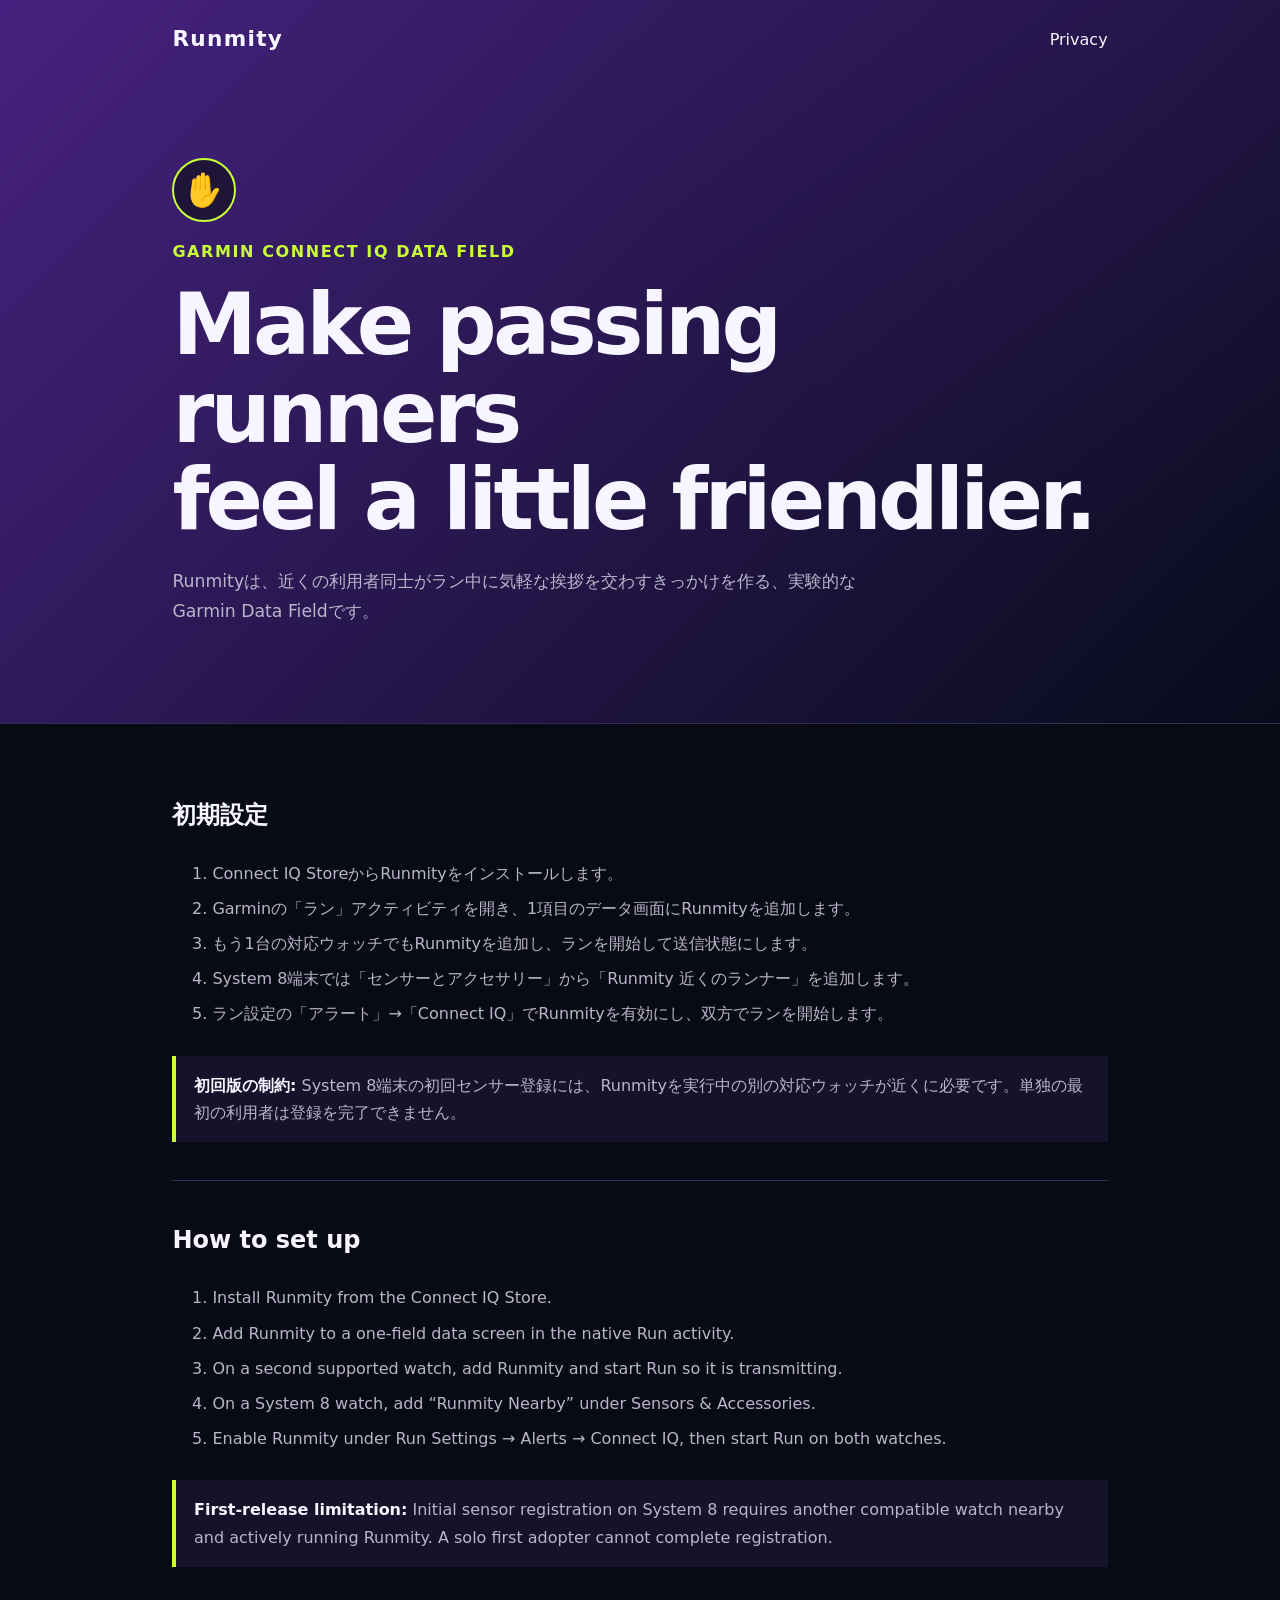
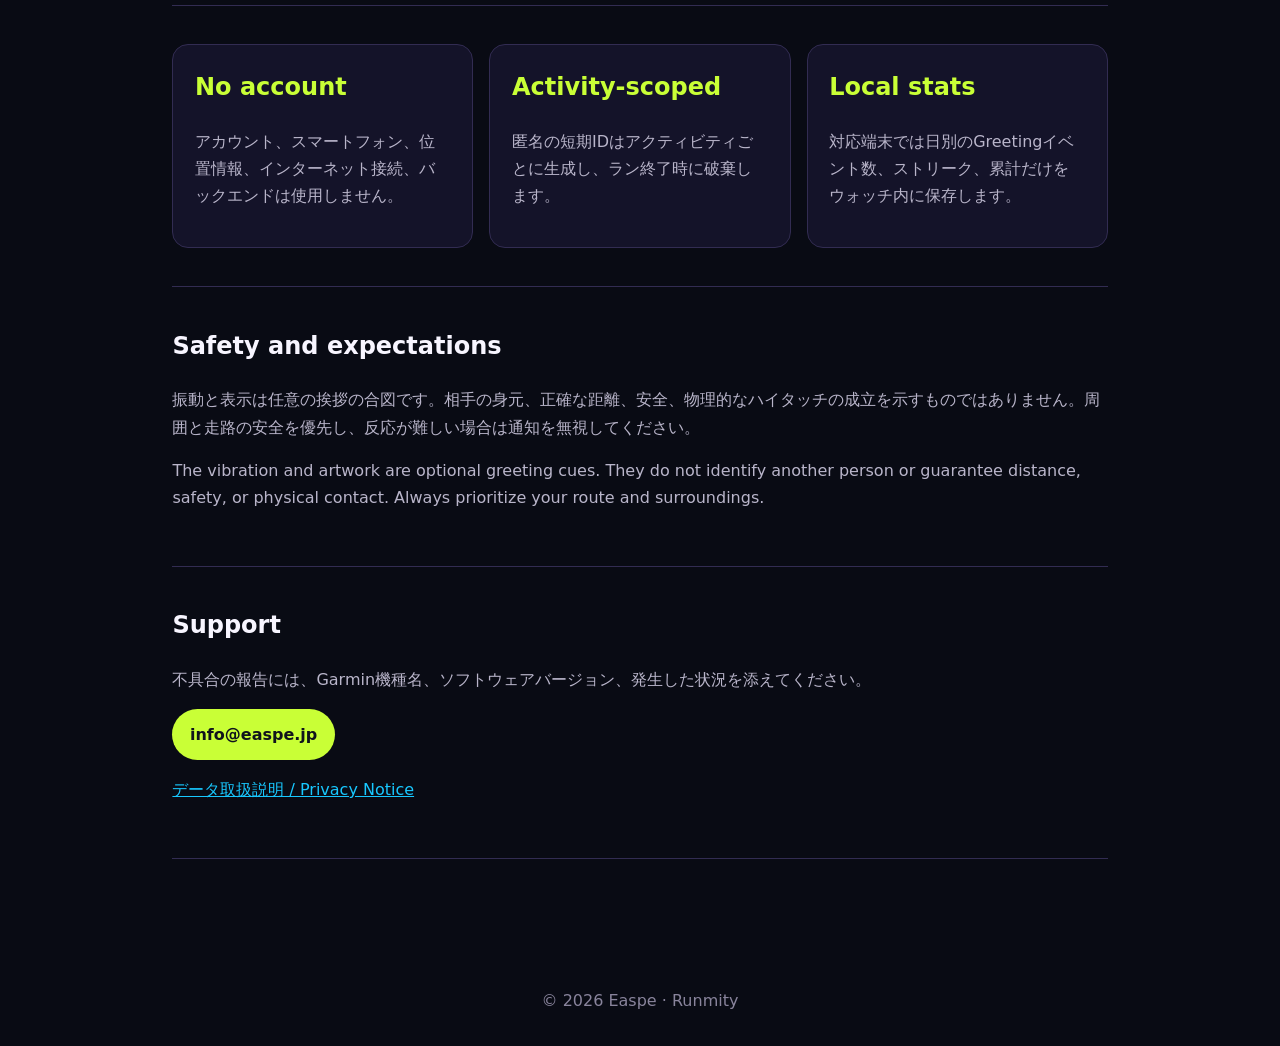
==== index.html @ c42a4d07 "Publish Runmity support and privacy pages" ====
<!doctype html>
<html lang="ja">
<head>
  <meta charset="utf-8">
  <meta name="viewport" content="width=device-width, initial-scale=1">
  <meta name="description" content="Runmity support and setup guide for Garmin Connect IQ.">
  <title>Runmity Support</title>
  <link rel="stylesheet" href="styles.css">
</head>
<body>
  <header class="hero">
    <nav><a class="brand" href="./">Runmity</a><a href="privacy.html">Privacy</a></nav>
    <div class="hero-copy">
      <span class="mark" aria-hidden="true">✋</span>
      <p class="eyebrow">Garmin Connect IQ Data Field</p>
      <h1>Make passing runners<br>feel a little friendlier.</h1>
      <p>Runmityは、近くの利用者同士がラン中に気軽な挨拶を交わすきっかけを作る、実験的なGarmin Data Fieldです。</p>
    </div>
  </header>

  <main>
    <section>
      <h2>初期設定</h2>
      <ol>
        <li>Connect IQ StoreからRunmityをインストールします。</li>
        <li>Garminの「ラン」アクティビティを開き、1項目のデータ画面にRunmityを追加します。</li>
        <li>もう1台の対応ウォッチでもRunmityを追加し、ランを開始して送信状態にします。</li>
        <li>System 8端末では「センサーとアクセサリー」から「Runmity 近くのランナー」を追加します。</li>
        <li>ラン設定の「アラート」→「Connect IQ」でRunmityを有効にし、双方でランを開始します。</li>
      </ol>
      <aside><strong>初回版の制約:</strong> System 8端末の初回センサー登録には、Runmityを実行中の別の対応ウォッチが近くに必要です。単独の最初の利用者は登録を完了できません。</aside>
    </section>

    <section>
      <h2>How to set up</h2>
      <ol>
        <li>Install Runmity from the Connect IQ Store.</li>
        <li>Add Runmity to a one-field data screen in the native Run activity.</li>
        <li>On a second supported watch, add Runmity and start Run so it is transmitting.</li>
        <li>On a System 8 watch, add “Runmity Nearby” under Sensors &amp; Accessories.</li>
        <li>Enable Runmity under Run Settings → Alerts → Connect IQ, then start Run on both watches.</li>
      </ol>
      <aside><strong>First-release limitation:</strong> Initial sensor registration on System 8 requires another compatible watch nearby and actively running Runmity. A solo first adopter cannot complete registration.</aside>
    </section>

    <section class="grid">
      <article><h2>No account</h2><p>アカウント、スマートフォン、位置情報、インターネット接続、バックエンドは使用しません。</p></article>
      <article><h2>Activity-scoped</h2><p>匿名の短期IDはアクティビティごとに生成し、ラン終了時に破棄します。</p></article>
      <article><h2>Local stats</h2><p>対応端末では日別のGreetingイベント数、ストリーク、累計だけをウォッチ内に保存します。</p></article>
    </section>

    <section>
      <h2>Safety and expectations</h2>
      <p>振動と表示は任意の挨拶の合図です。相手の身元、正確な距離、安全、物理的なハイタッチの成立を示すものではありません。周囲と走路の安全を優先し、反応が難しい場合は通知を無視してください。</p>
      <p>The vibration and artwork are optional greeting cues. They do not identify another person or guarantee distance, safety, or physical contact. Always prioritize your route and surroundings.</p>
    </section>

    <section>
      <h2>Support</h2>
      <p>不具合の報告には、Garmin機種名、ソフトウェアバージョン、発生した状況を添えてください。</p>
      <p><a class="button" href="mailto:info@easpe.jp?subject=Runmity%20Support">info@easpe.jp</a></p>
      <p><a href="privacy.html">データ取扱説明 / Privacy Notice</a></p>
    </section>
  </main>

  <footer>© 2026 Easpe · Runmity</footer>
</body>
</html>
---- styles.css ----
:root{color-scheme:dark;--bg:#090b14;--panel:#141329;--ink:#f7f5ff;--muted:#b9b5ca;--lime:#c9ff36;--cyan:#18c8ff;--violet:#4a2386;--line:#322c52;font-family:Inter,ui-sans-serif,system-ui,-apple-system,BlinkMacSystemFont,"Segoe UI",sans-serif}*{box-sizing:border-box}body{margin:0;background:radial-gradient(circle at 90% 0,#28154b 0,transparent 34rem),var(--bg);color:var(--ink);line-height:1.7}a{color:var(--cyan)}nav{max-width:980px;margin:auto;padding:1.3rem 1.4rem;display:flex;justify-content:space-between;align-items:center}nav a{text-decoration:none;color:var(--ink)}.brand{font-size:1.35rem;font-weight:800;letter-spacing:.06em}.hero{min-height:34rem;background:linear-gradient(135deg,rgba(74,35,134,.95),rgba(7,12,28,.84));border-bottom:1px solid var(--line)}.hero-copy,.subhead>h1,.subhead>p{max-width:980px;margin-left:auto;margin-right:auto;padding-left:1.4rem;padding-right:1.4rem}.hero-copy{padding-top:5rem;padding-bottom:5rem}.mark{display:inline-grid;place-items:center;width:4rem;height:4rem;border:2px solid var(--lime);border-radius:50%;font-size:2rem;background:#1f1539}.eyebrow{color:var(--lime);font-weight:800;letter-spacing:.1em;text-transform:uppercase}.hero h1,.subhead h1{font-size:clamp(2.35rem,7vw,5.3rem);line-height:1.03;letter-spacing:-.045em;margin:.7rem 0 1.5rem}.hero-copy>p:last-child{max-width:46rem;color:var(--muted);font-size:1.08rem}.subhead{padding-bottom:4rem;background:linear-gradient(135deg,var(--violet),#10152e);border-bottom:1px solid var(--line)}.subhead h1{margin-top:4rem}.subhead h1 span{color:var(--lime)}.subhead>p{color:var(--muted)}main{max-width:980px;margin:auto;padding:2rem 1.4rem 6rem}section{padding:2.4rem 0;border-bottom:1px solid var(--line)}h2{font-size:1.5rem;margin-top:0}p,li{color:var(--muted)}li{padding:.25rem 0}aside{margin-top:1.5rem;padding:1rem 1.1rem;background:var(--panel);border-left:4px solid var(--lime);color:var(--muted)}aside strong{color:var(--ink)}.grid{display:grid;grid-template-columns:repeat(3,1fr);gap:1rem}.grid article{padding:1.35rem;background:var(--panel);border:1px solid var(--line);border-radius:1rem}.grid article h2{color:var(--lime)}.button{display:inline-block;padding:.75rem 1.1rem;background:var(--lime);color:#10131c;text-decoration:none;font-weight:800;border-radius:999px}footer{padding:2rem 1.4rem;text-align:center;color:#89849c}@media(max-width:700px){.hero{min-height:0}.hero-copy{padding-top:3rem}.grid{grid-template-columns:1fr}.hero h1,.subhead h1{font-size:2.6rem}}
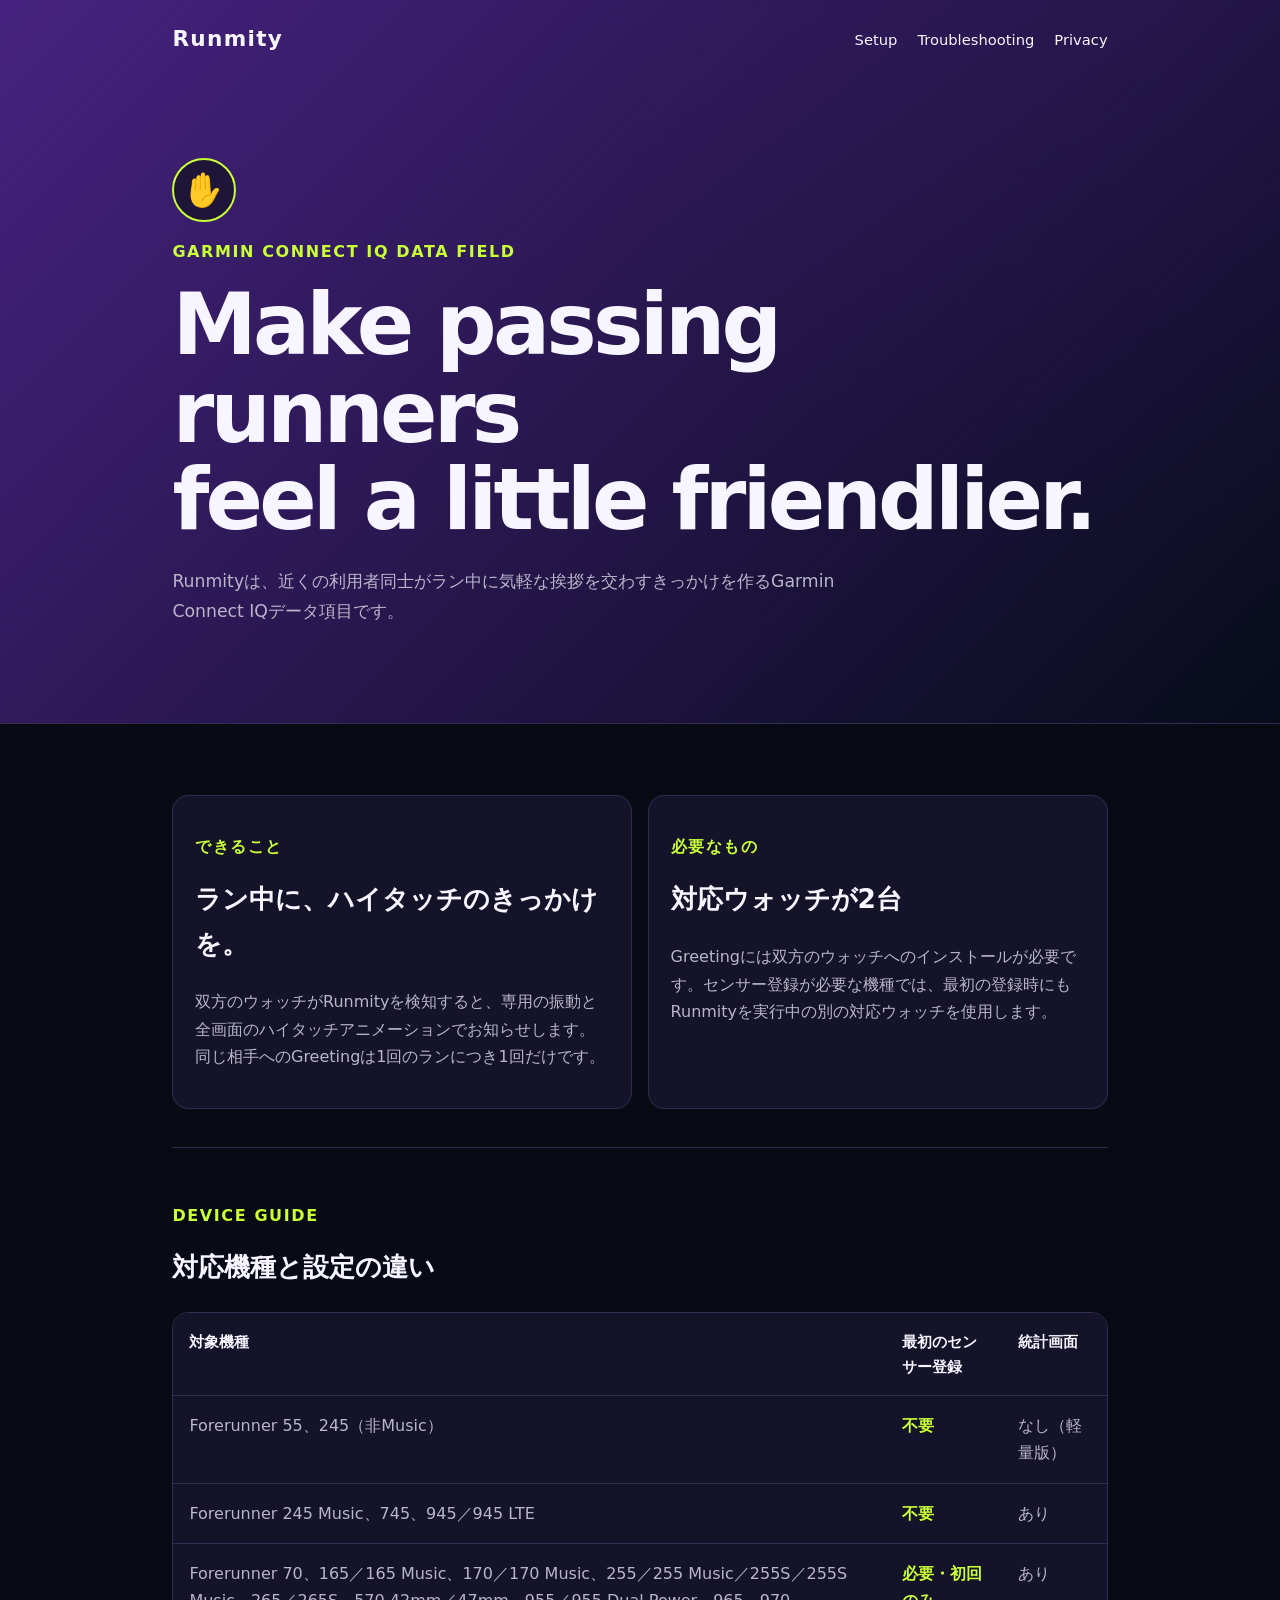
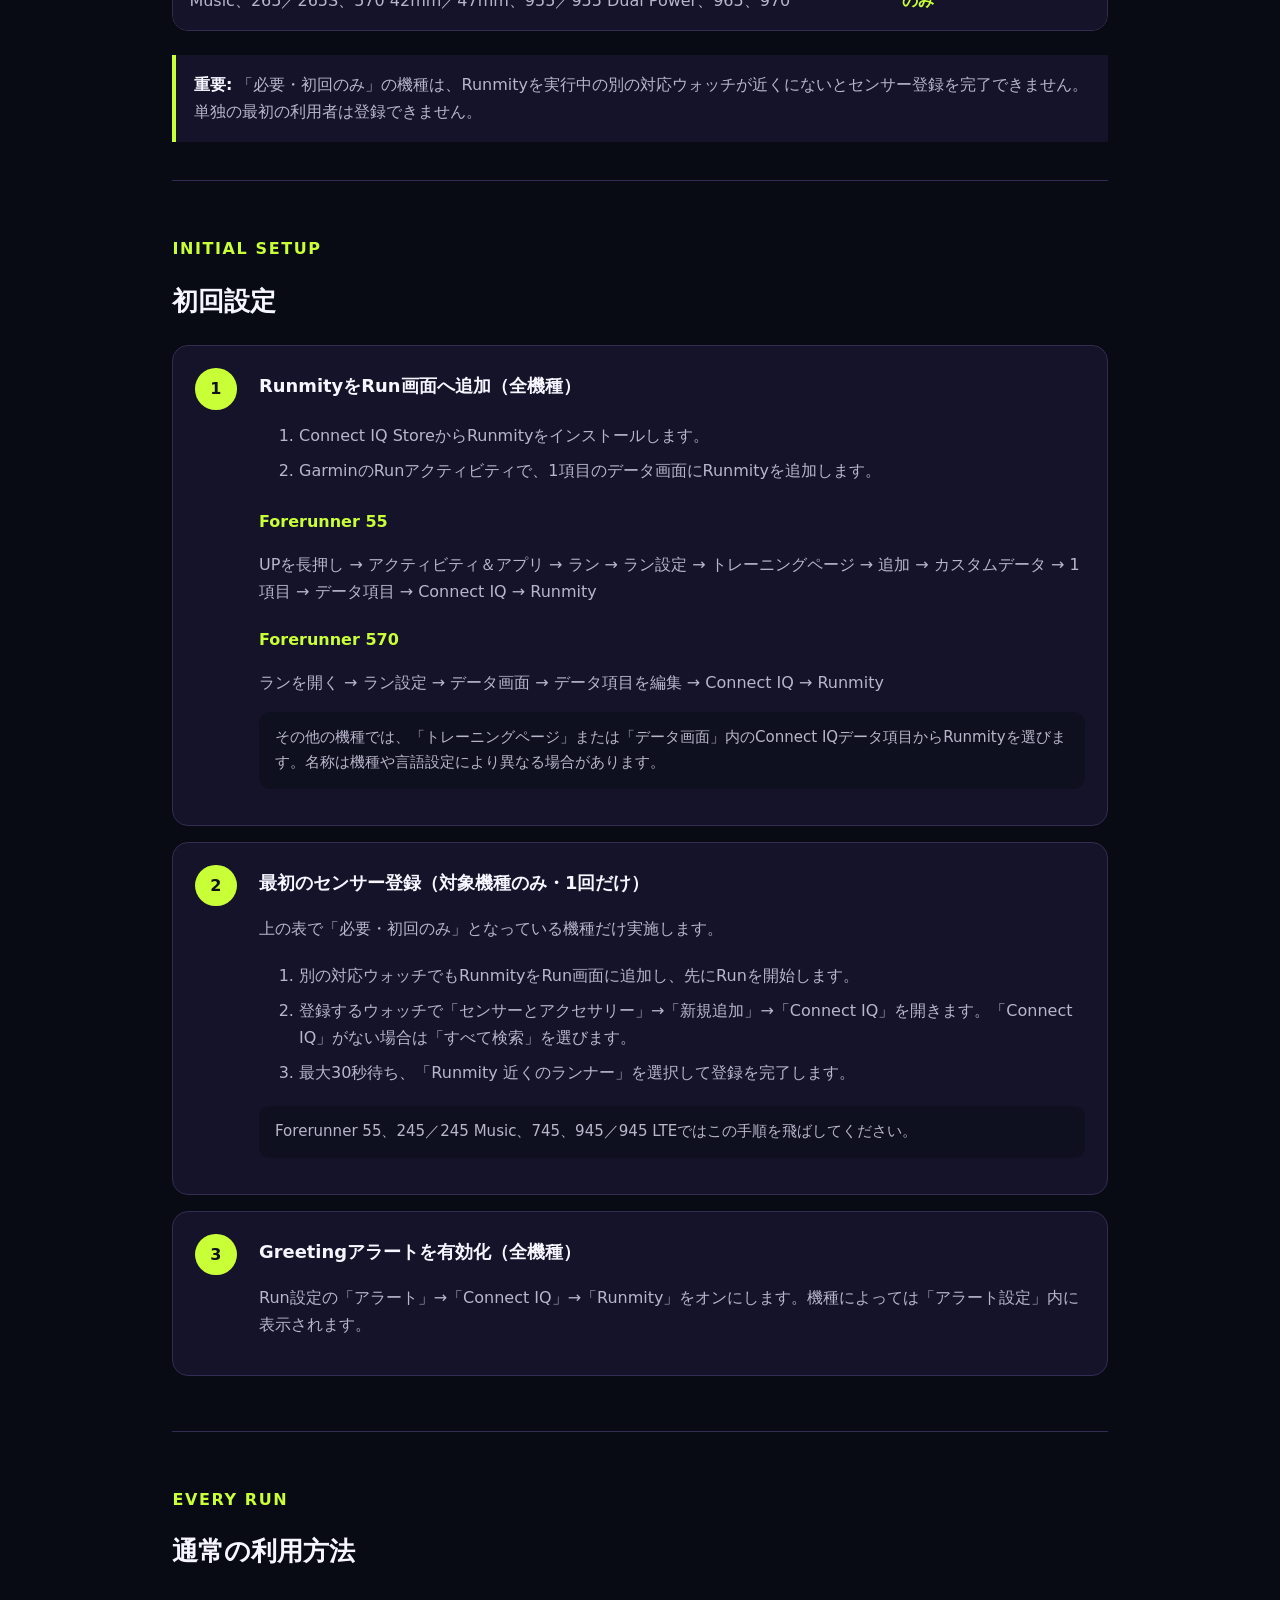
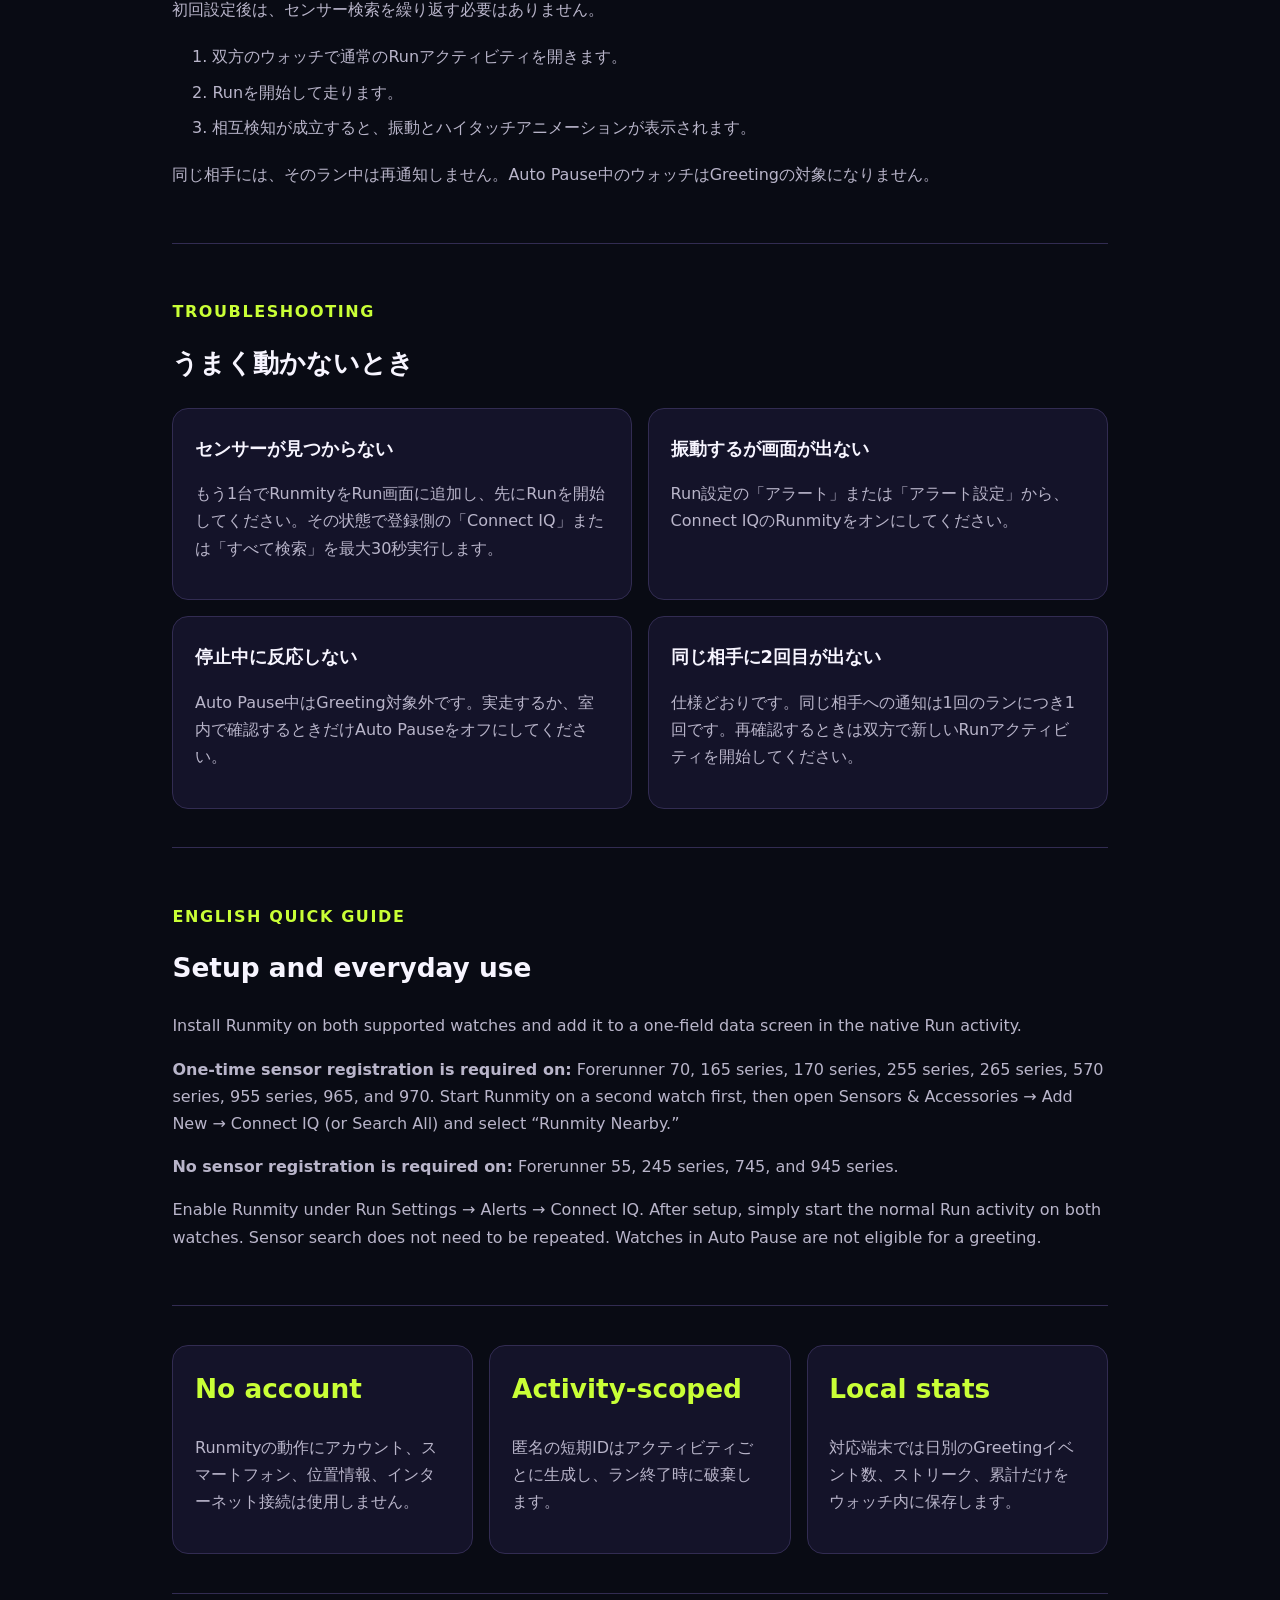
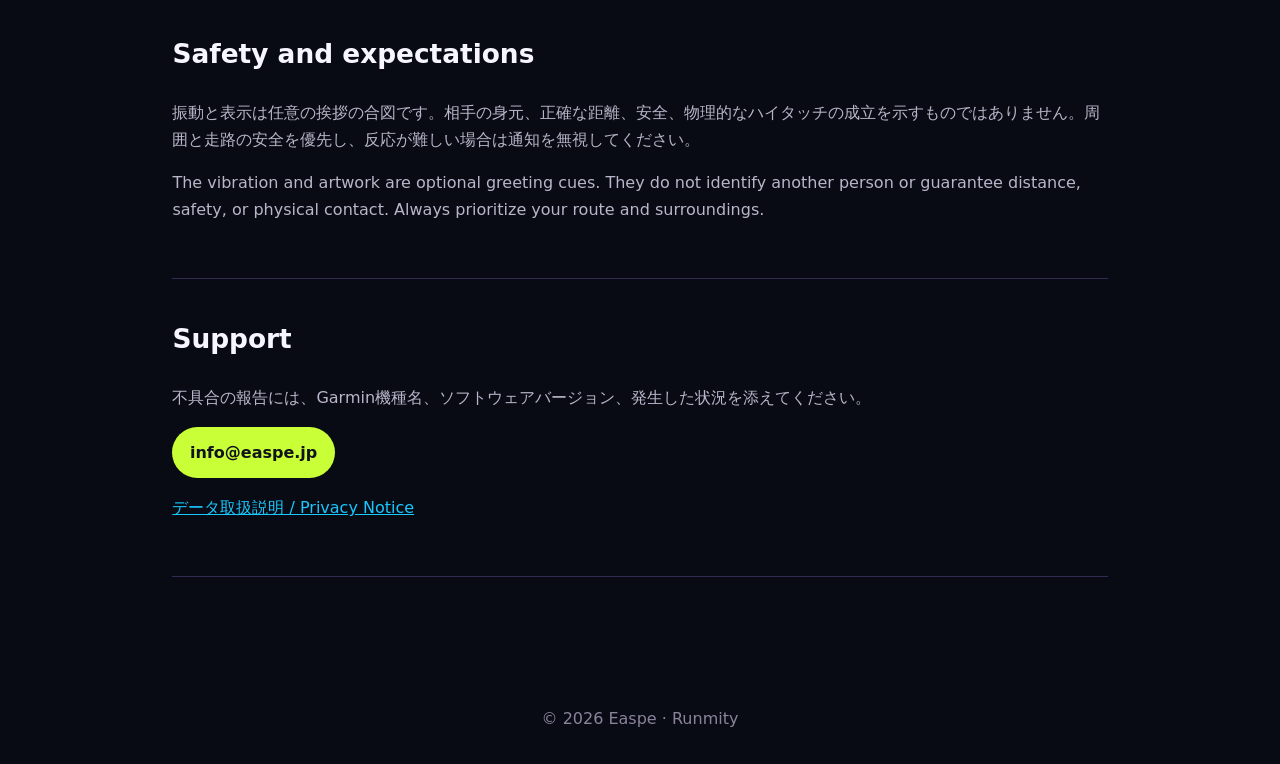
==== commit 2d3c1d92: "Expand Runmity setup guide" ====
--- a/index.html
+++ b/index.html
@@ -9,42 +9,119 @@
 </head>
 <body>
   <header class="hero">
-    <nav><a class="brand" href="./">Runmity</a><a href="privacy.html">Privacy</a></nav>
+    <nav><a class="brand" href="./">Runmity</a><span class="nav-links"><a href="#setup">Setup</a><a href="#troubleshooting">Troubleshooting</a><a href="privacy.html">Privacy</a></span></nav>
     <div class="hero-copy">
       <span class="mark" aria-hidden="true">✋</span>
       <p class="eyebrow">Garmin Connect IQ Data Field</p>
       <h1>Make passing runners<br>feel a little friendlier.</h1>
-      <p>Runmityは、近くの利用者同士がラン中に気軽な挨拶を交わすきっかけを作る、実験的なGarmin Data Fieldです。</p>
+      <p>Runmityは、近くの利用者同士がラン中に気軽な挨拶を交わすきっかけを作るGarmin Connect IQデータ項目です。</p>
     </div>
   </header>
 
   <main>
-    <section>
-      <h2>初期設定</h2>
-      <ol>
-        <li>Connect IQ StoreからRunmityをインストールします。</li>
-        <li>Garminの「ラン」アクティビティを開き、1項目のデータ画面にRunmityを追加します。</li>
-        <li>もう1台の対応ウォッチでもRunmityを追加し、ランを開始して送信状態にします。</li>
-        <li>System 8端末では「センサーとアクセサリー」から「Runmity 近くのランナー」を追加します。</li>
-        <li>ラン設定の「アラート」→「Connect IQ」でRunmityを有効にし、双方でランを開始します。</li>
-      </ol>
-      <aside><strong>初回版の制約:</strong> System 8端末の初回センサー登録には、Runmityを実行中の別の対応ウォッチが近くに必要です。単独の最初の利用者は登録を完了できません。</aside>
+    <section class="intro-grid">
+      <article>
+        <p class="eyebrow">できること</p>
+        <h2>ラン中に、ハイタッチのきっかけを。</h2>
+        <p>双方のウォッチがRunmityを検知すると、専用の振動と全画面のハイタッチアニメーションでお知らせします。同じ相手へのGreetingは1回のランにつき1回だけです。</p>
+      </article>
+      <article>
+        <p class="eyebrow">必要なもの</p>
+        <h2>対応ウォッチが2台</h2>
+        <p>Greetingには双方のウォッチへのインストールが必要です。センサー登録が必要な機種では、最初の登録時にもRunmityを実行中の別の対応ウォッチを使用します。</p>
+      </article>
     </section>
 
-    <section>
-      <h2>How to set up</h2>
+    <section id="devices">
+      <p class="eyebrow">Device guide</p>
+      <h2>対応機種と設定の違い</h2>
+      <div class="table-wrap">
+        <table>
+          <thead><tr><th>対象機種</th><th>最初のセンサー登録</th><th>統計画面</th></tr></thead>
+          <tbody>
+            <tr><td>Forerunner 55、245（非Music）</td><td><strong>不要</strong></td><td>なし（軽量版）</td></tr>
+            <tr><td>Forerunner 245 Music、745、945／945 LTE</td><td><strong>不要</strong></td><td>あり</td></tr>
+            <tr><td>Forerunner 70、165／165 Music、170／170 Music、255／255 Music／255S／255S Music、265／265S、570 42mm／47mm、955／955 Dual Power、965、970</td><td><strong>必要・初回のみ</strong></td><td>あり</td></tr>
+          </tbody>
+        </table>
+      </div>
+      <aside><strong>重要:</strong> 「必要・初回のみ」の機種は、Runmityを実行中の別の対応ウォッチが近くにないとセンサー登録を完了できません。単独の最初の利用者は登録できません。</aside>
+    </section>
+
+    <section id="setup">
+      <p class="eyebrow">Initial setup</p>
+      <h2>初回設定</h2>
+
+      <article class="step-card">
+        <span class="step-number">1</span>
+        <div><h3>RunmityをRun画面へ追加（全機種）</h3>
+          <ol>
+            <li>Connect IQ StoreからRunmityをインストールします。</li>
+            <li>GarminのRunアクティビティで、1項目のデータ画面にRunmityを追加します。</li>
+          </ol>
+          <h4>Forerunner 55</h4>
+          <p>UPを長押し → アクティビティ＆アプリ → ラン → ラン設定 → トレーニングページ → 追加 → カスタムデータ → 1項目 → データ項目 → Connect IQ → Runmity</p>
+          <h4>Forerunner 570</h4>
+          <p>ランを開く → ラン設定 → データ画面 → データ項目を編集 → Connect IQ → Runmity</p>
+          <p class="note">その他の機種では、「トレーニングページ」または「データ画面」内のConnect IQデータ項目からRunmityを選びます。名称は機種や言語設定により異なる場合があります。</p>
+        </div>
+      </article>
+
+      <article class="step-card">
+        <span class="step-number">2</span>
+        <div><h3>最初のセンサー登録（対象機種のみ・1回だけ）</h3>
+          <p>上の表で「必要・初回のみ」となっている機種だけ実施します。</p>
+          <ol>
+            <li>別の対応ウォッチでもRunmityをRun画面に追加し、先にRunを開始します。</li>
+            <li>登録するウォッチで「センサーとアクセサリー」→「新規追加」→「Connect IQ」を開きます。「Connect IQ」がない場合は「すべて検索」を選びます。</li>
+            <li>最大30秒待ち、「Runmity 近くのランナー」を選択して登録を完了します。</li>
+          </ol>
+          <p class="note">Forerunner 55、245／245 Music、745、945／945 LTEではこの手順を飛ばしてください。</p>
+        </div>
+      </article>
+
+      <article class="step-card">
+        <span class="step-number">3</span>
+        <div><h3>Greetingアラートを有効化（全機種）</h3>
+          <p>Run設定の「アラート」→「Connect IQ」→「Runmity」をオンにします。機種によっては「アラート設定」内に表示されます。</p>
+        </div>
+      </article>
+    </section>
+
+    <section id="every-run">
+      <p class="eyebrow">Every run</p>
+      <h2>通常の利用方法</h2>
+      <p>初回設定後は、センサー検索を繰り返す必要はありません。</p>
       <ol>
-        <li>Install Runmity from the Connect IQ Store.</li>
-        <li>Add Runmity to a one-field data screen in the native Run activity.</li>
-        <li>On a second supported watch, add Runmity and start Run so it is transmitting.</li>
-        <li>On a System 8 watch, add “Runmity Nearby” under Sensors &amp; Accessories.</li>
-        <li>Enable Runmity under Run Settings → Alerts → Connect IQ, then start Run on both watches.</li>
+        <li>双方のウォッチで通常のRunアクティビティを開きます。</li>
+        <li>Runを開始して走ります。</li>
+        <li>相互検知が成立すると、振動とハイタッチアニメーションが表示されます。</li>
       </ol>
-      <aside><strong>First-release limitation:</strong> Initial sensor registration on System 8 requires another compatible watch nearby and actively running Runmity. A solo first adopter cannot complete registration.</aside>
+      <p>同じ相手には、そのラン中は再通知しません。Auto Pause中のウォッチはGreetingの対象になりません。</p>
+    </section>
+
+    <section id="troubleshooting">
+      <p class="eyebrow">Troubleshooting</p>
+      <h2>うまく動かないとき</h2>
+      <div class="faq-grid">
+        <article><h3>センサーが見つからない</h3><p>もう1台でRunmityをRun画面に追加し、先にRunを開始してください。その状態で登録側の「Connect IQ」または「すべて検索」を最大30秒実行します。</p></article>
+        <article><h3>振動するが画面が出ない</h3><p>Run設定の「アラート」または「アラート設定」から、Connect IQのRunmityをオンにしてください。</p></article>
+        <article><h3>停止中に反応しない</h3><p>Auto Pause中はGreeting対象外です。実走するか、室内で確認するときだけAuto Pauseをオフにしてください。</p></article>
+        <article><h3>同じ相手に2回目が出ない</h3><p>仕様どおりです。同じ相手への通知は1回のランにつき1回です。再確認するときは双方で新しいRunアクティビティを開始してください。</p></article>
+      </div>
+    </section>
+
+    <section lang="en">
+      <p class="eyebrow">English quick guide</p>
+      <h2>Setup and everyday use</h2>
+      <p>Install Runmity on both supported watches and add it to a one-field data screen in the native Run activity.</p>
+      <p><strong>One-time sensor registration is required on:</strong> Forerunner 70, 165 series, 170 series, 255 series, 265 series, 570 series, 955 series, 965, and 970. Start Runmity on a second watch first, then open Sensors &amp; Accessories → Add New → Connect IQ (or Search All) and select “Runmity Nearby.”</p>
+      <p><strong>No sensor registration is required on:</strong> Forerunner 55, 245 series, 745, and 945 series.</p>
+      <p>Enable Runmity under Run Settings → Alerts → Connect IQ. After setup, simply start the normal Run activity on both watches. Sensor search does not need to be repeated. Watches in Auto Pause are not eligible for a greeting.</p>
     </section>
 
     <section class="grid">
-      <article><h2>No account</h2><p>アカウント、スマートフォン、位置情報、インターネット接続、バックエンドは使用しません。</p></article>
+      <article><h2>No account</h2><p>Runmityの動作にアカウント、スマートフォン、位置情報、インターネット接続は使用しません。</p></article>
       <article><h2>Activity-scoped</h2><p>匿名の短期IDはアクティビティごとに生成し、ラン終了時に破棄します。</p></article>
       <article><h2>Local stats</h2><p>対応端末では日別のGreetingイベント数、ストリーク、累計だけをウォッチ内に保存します。</p></article>
     </section>
--- a/styles.css
+++ b/styles.css
@@ -1 +1 @@
-:root{color-scheme:dark;--bg:#090b14;--panel:#141329;--ink:#f7f5ff;--muted:#b9b5ca;--lime:#c9ff36;--cyan:#18c8ff;--violet:#4a2386;--line:#322c52;font-family:Inter,ui-sans-serif,system-ui,-apple-system,BlinkMacSystemFont,"Segoe UI",sans-serif}*{box-sizing:border-box}body{margin:0;background:radial-gradient(circle at 90% 0,#28154b 0,transparent 34rem),var(--bg);color:var(--ink);line-height:1.7}a{color:var(--cyan)}nav{max-width:980px;margin:auto;padding:1.3rem 1.4rem;display:flex;justify-content:space-between;align-items:center}nav a{text-decoration:none;color:var(--ink)}.brand{font-size:1.35rem;font-weight:800;letter-spacing:.06em}.hero{min-height:34rem;background:linear-gradient(135deg,rgba(74,35,134,.95),rgba(7,12,28,.84));border-bottom:1px solid var(--line)}.hero-copy,.subhead>h1,.subhead>p{max-width:980px;margin-left:auto;margin-right:auto;padding-left:1.4rem;padding-right:1.4rem}.hero-copy{padding-top:5rem;padding-bottom:5rem}.mark{display:inline-grid;place-items:center;width:4rem;height:4rem;border:2px solid var(--lime);border-radius:50%;font-size:2rem;background:#1f1539}.eyebrow{color:var(--lime);font-weight:800;letter-spacing:.1em;text-transform:uppercase}.hero h1,.subhead h1{font-size:clamp(2.35rem,7vw,5.3rem);line-height:1.03;letter-spacing:-.045em;margin:.7rem 0 1.5rem}.hero-copy>p:last-child{max-width:46rem;color:var(--muted);font-size:1.08rem}.subhead{padding-bottom:4rem;background:linear-gradient(135deg,var(--violet),#10152e);border-bottom:1px solid var(--line)}.subhead h1{margin-top:4rem}.subhead h1 span{color:var(--lime)}.subhead>p{color:var(--muted)}main{max-width:980px;margin:auto;padding:2rem 1.4rem 6rem}section{padding:2.4rem 0;border-bottom:1px solid var(--line)}h2{font-size:1.5rem;margin-top:0}p,li{color:var(--muted)}li{padding:.25rem 0}aside{margin-top:1.5rem;padding:1rem 1.1rem;background:var(--panel);border-left:4px solid var(--lime);color:var(--muted)}aside strong{color:var(--ink)}.grid{display:grid;grid-template-columns:repeat(3,1fr);gap:1rem}.grid article{padding:1.35rem;background:var(--panel);border:1px solid var(--line);border-radius:1rem}.grid article h2{color:var(--lime)}.button{display:inline-block;padding:.75rem 1.1rem;background:var(--lime);color:#10131c;text-decoration:none;font-weight:800;border-radius:999px}footer{padding:2rem 1.4rem;text-align:center;color:#89849c}@media(max-width:700px){.hero{min-height:0}.hero-copy{padding-top:3rem}.grid{grid-template-columns:1fr}.hero h1,.subhead h1{font-size:2.6rem}}
+:root{color-scheme:dark;--bg:#090b14;--panel:#141329;--ink:#f7f5ff;--muted:#b9b5ca;--lime:#c9ff36;--cyan:#18c8ff;--violet:#4a2386;--line:#322c52;font-family:Inter,ui-sans-serif,system-ui,-apple-system,BlinkMacSystemFont,"Segoe UI",sans-serif}*{box-sizing:border-box}html{scroll-behavior:smooth}body{margin:0;background:radial-gradient(circle at 90% 0,#28154b 0,transparent 34rem),var(--bg);color:var(--ink);line-height:1.7}a{color:var(--cyan)}nav{max-width:980px;margin:auto;padding:1.3rem 1.4rem;display:flex;justify-content:space-between;align-items:center;gap:1.5rem}nav a{text-decoration:none;color:var(--ink)}.nav-links{display:flex;gap:1.25rem;font-size:.92rem}.brand{font-size:1.35rem;font-weight:800;letter-spacing:.06em}.hero{min-height:34rem;background:linear-gradient(135deg,rgba(74,35,134,.95),rgba(7,12,28,.84));border-bottom:1px solid var(--line)}.hero-copy,.subhead>h1,.subhead>p{max-width:980px;margin-left:auto;margin-right:auto;padding-left:1.4rem;padding-right:1.4rem}.hero-copy{padding-top:5rem;padding-bottom:5rem}.mark{display:inline-grid;place-items:center;width:4rem;height:4rem;border:2px solid var(--lime);border-radius:50%;font-size:2rem;background:#1f1539}.eyebrow{color:var(--lime);font-weight:800;letter-spacing:.1em;text-transform:uppercase}.hero h1,.subhead h1{font-size:clamp(2.35rem,7vw,5.3rem);line-height:1.03;letter-spacing:-.045em;margin:.7rem 0 1.5rem}.hero-copy>p:last-child{max-width:46rem;color:var(--muted);font-size:1.08rem}.subhead{padding-bottom:4rem;background:linear-gradient(135deg,var(--violet),#10152e);border-bottom:1px solid var(--line)}.subhead h1{margin-top:4rem}.subhead h1 span{color:var(--lime)}.subhead>p{color:var(--muted)}main{max-width:980px;margin:auto;padding:2rem 1.4rem 6rem}section{padding:2.4rem 0;border-bottom:1px solid var(--line)}h2{font-size:1.65rem;margin-top:0}h3{font-size:1.12rem;margin:.2rem 0 .75rem}h4{margin:1.25rem 0 .25rem;color:var(--lime)}p,li,td{color:var(--muted)}li{padding:.25rem 0}aside{margin-top:1.5rem;padding:1rem 1.1rem;background:var(--panel);border-left:4px solid var(--lime);color:var(--muted)}aside strong,.note strong{color:var(--ink)}.intro-grid,.grid,.faq-grid{display:grid;grid-template-columns:repeat(2,1fr);gap:1rem}.intro-grid article,.grid article,.faq-grid article{padding:1.35rem;background:var(--panel);border:1px solid var(--line);border-radius:1rem}.grid{grid-template-columns:repeat(3,1fr)}.grid article h2{color:var(--lime)}.table-wrap{overflow-x:auto;border:1px solid var(--line);border-radius:1rem}table{width:100%;border-collapse:collapse;background:var(--panel)}th,td{text-align:left;vertical-align:top;padding:1rem;border-bottom:1px solid var(--line)}th{color:var(--ink);font-size:.92rem}tbody tr:last-child td{border-bottom:0}td strong{color:var(--lime)}.step-card{display:grid;grid-template-columns:3rem 1fr;gap:1rem;margin:1rem 0;padding:1.35rem;background:var(--panel);border:1px solid var(--line);border-radius:1rem}.step-number{display:grid;place-items:center;width:2.6rem;height:2.6rem;border-radius:50%;background:var(--lime);color:#10131c;font-weight:900}.note{padding:.8rem 1rem;background:#0e1020;border-radius:.7rem;font-size:.94rem}.button{display:inline-block;padding:.75rem 1.1rem;background:var(--lime);color:#10131c;text-decoration:none;font-weight:800;border-radius:999px}footer{padding:2rem 1.4rem;text-align:center;color:#89849c}@media(max-width:700px){.hero{min-height:0}.hero-copy{padding-top:3rem}.grid,.intro-grid,.faq-grid{grid-template-columns:1fr}.hero h1,.subhead h1{font-size:2.6rem}.nav-links a:not(:last-child){display:none}.step-card{grid-template-columns:1fr}.step-number{width:2.2rem;height:2.2rem}table,thead,tbody,tr,th,td{display:block}thead{position:absolute;width:1px;height:1px;overflow:hidden;clip:rect(0 0 0 0)}tbody tr{padding:1rem;border-bottom:1px solid var(--line)}tbody tr:last-child{border-bottom:0}td{padding:.35rem 0;border:0}td:before{display:block;margin-bottom:.05rem;color:var(--ink);font-size:.78rem;font-weight:800}td:nth-child(1):before{content:"対象機種"}td:nth-child(2):before{content:"最初のセンサー登録"}td:nth-child(3):before{content:"統計画面"}}
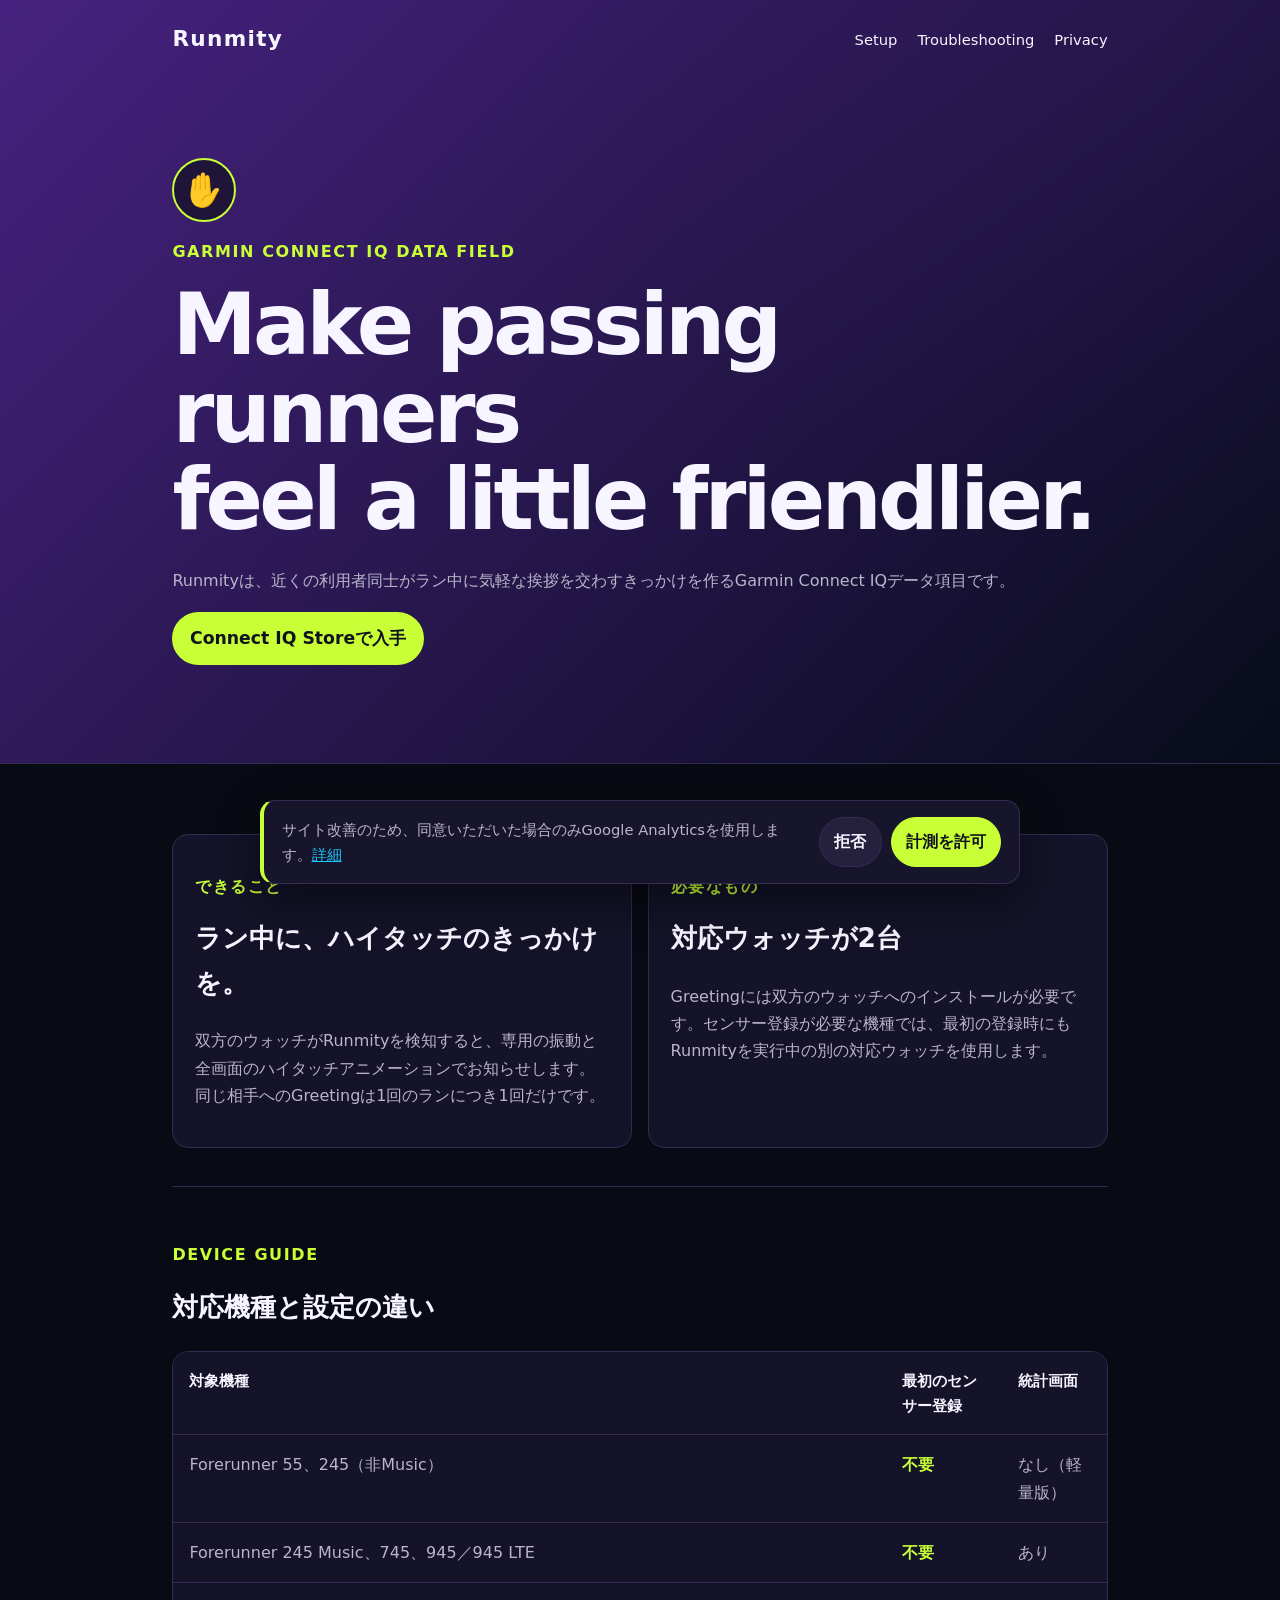
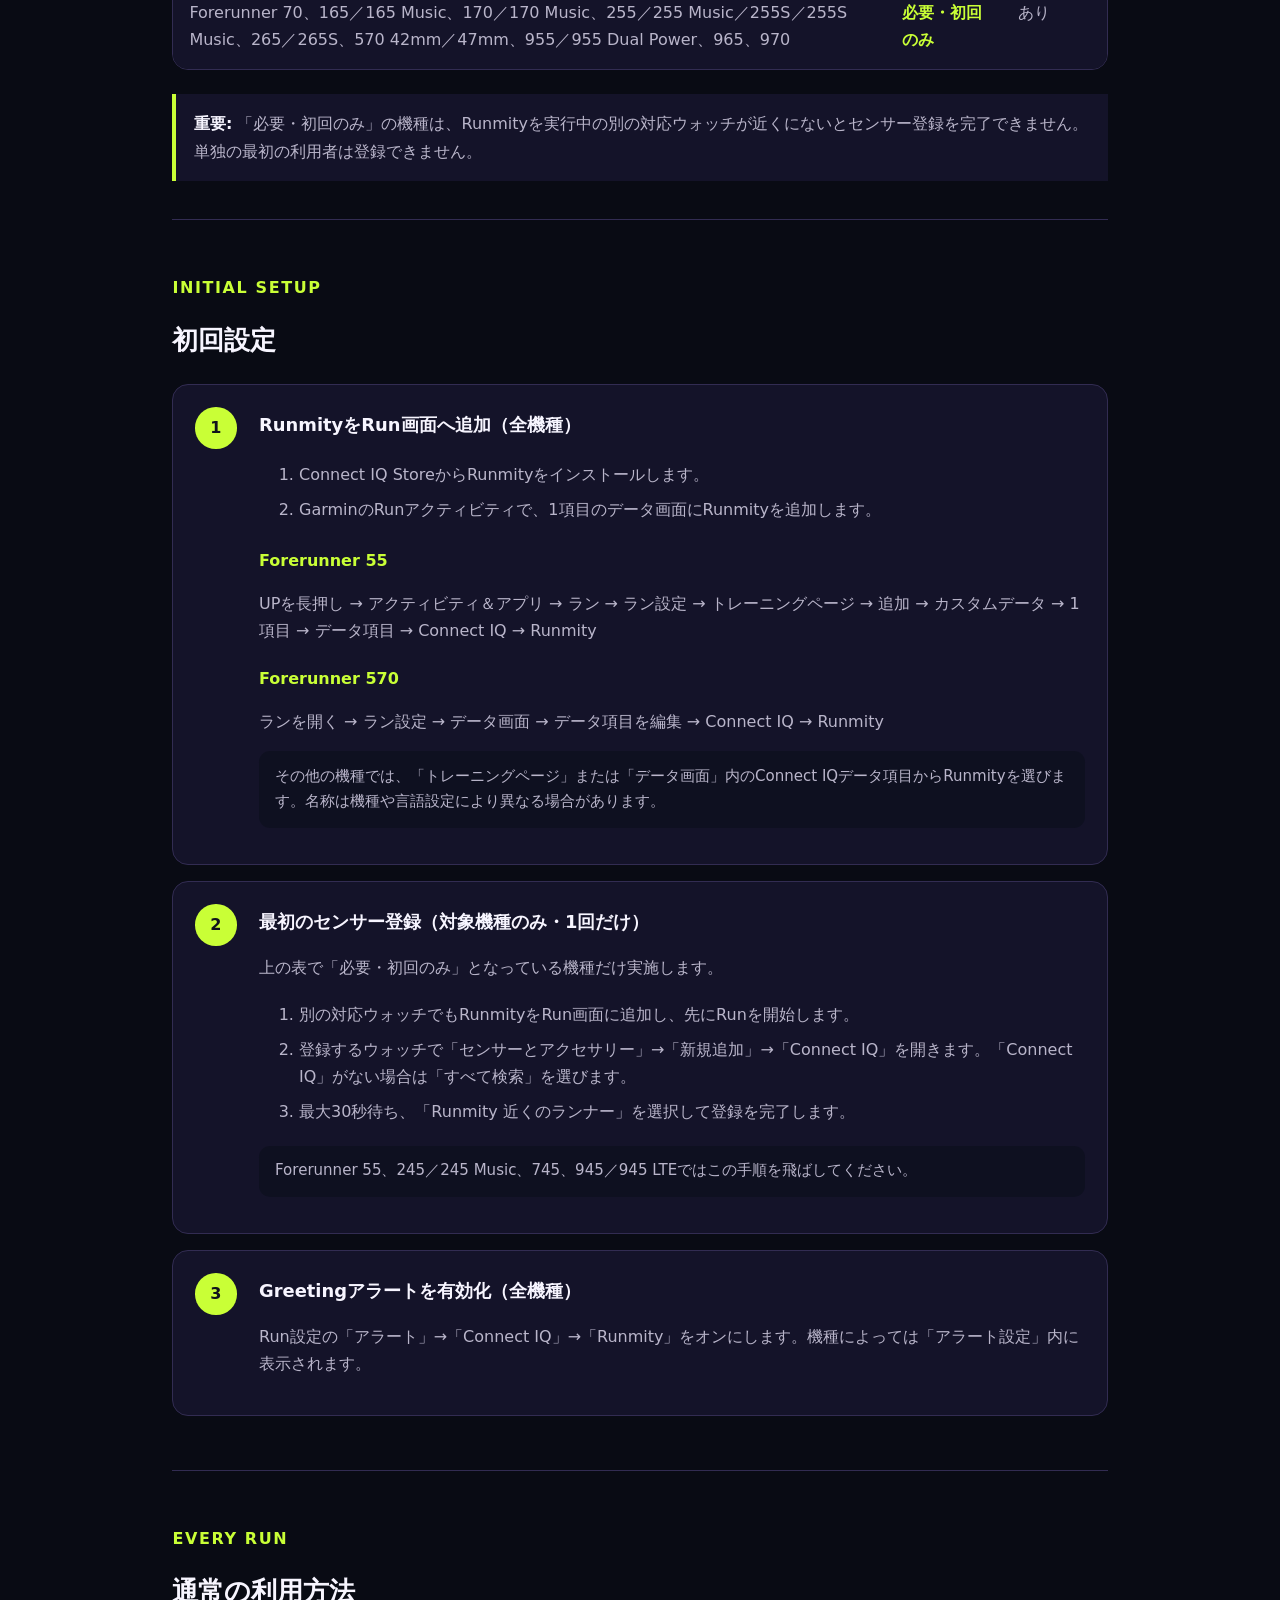
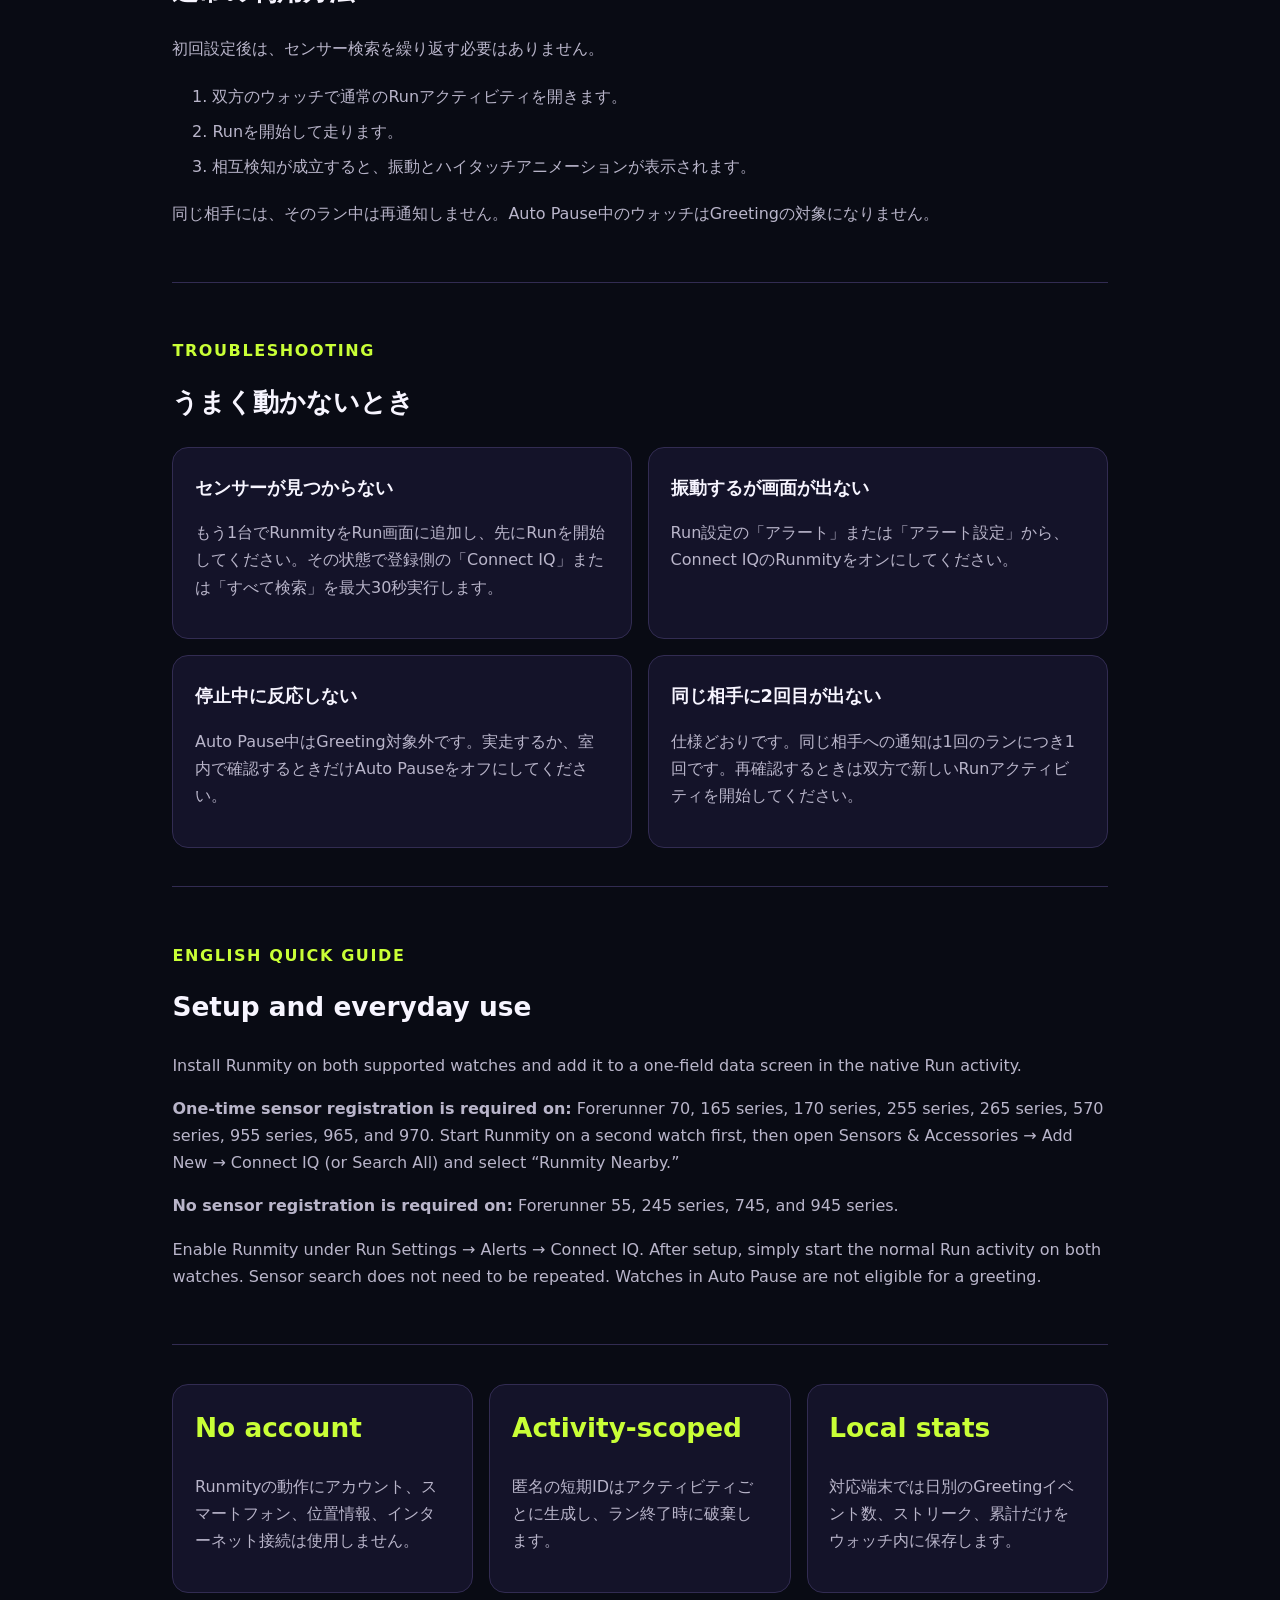
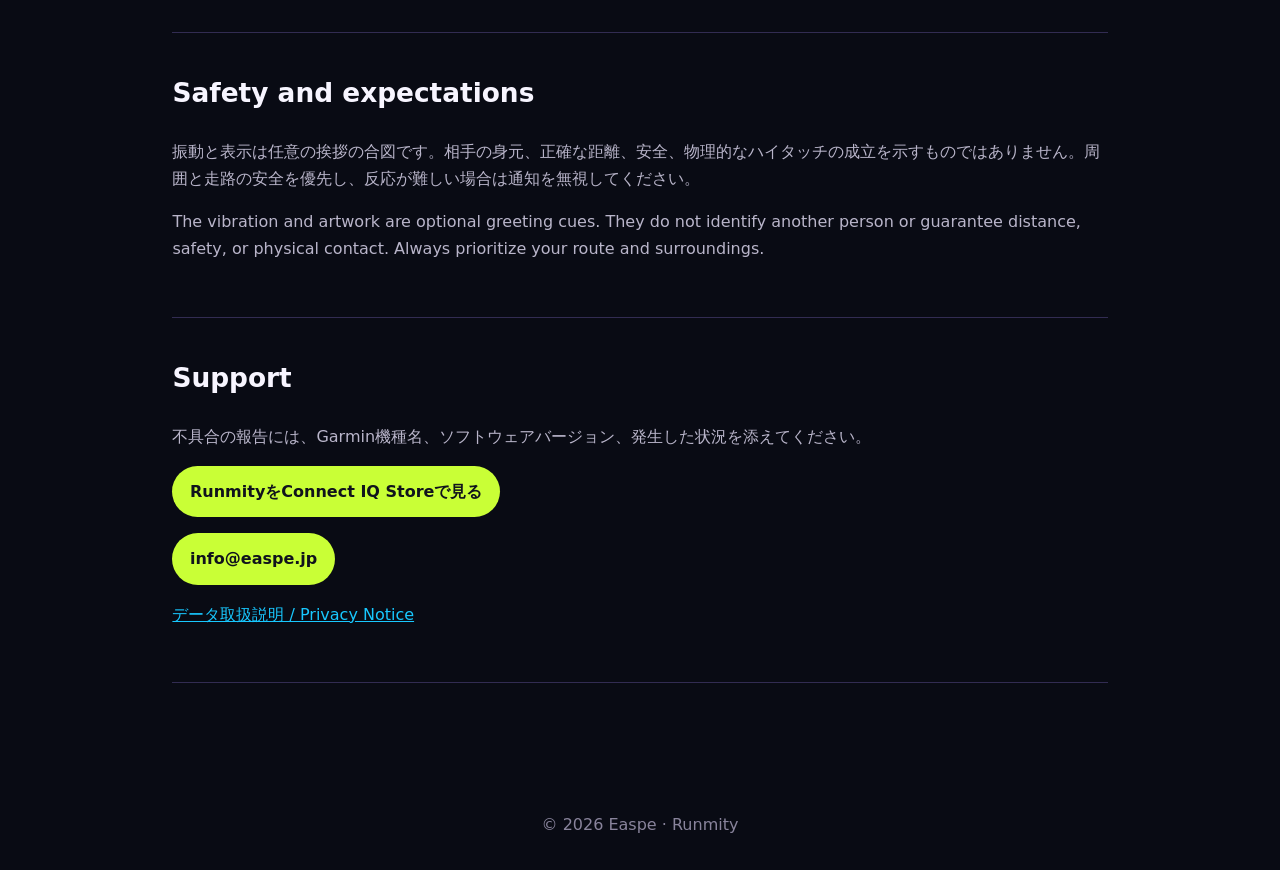
==== commit cd7e0794: "Add consent-based site analytics" ====
--- a/index.html
+++ b/index.html
@@ -6,6 +6,8 @@
   <meta name="description" content="Runmity support and setup guide for Garmin Connect IQ.">
   <title>Runmity Support</title>
   <link rel="stylesheet" href="styles.css">
+  <link rel="stylesheet" href="analytics.css">
+  <script defer src="analytics.js"></script>
 </head>
 <body>
   <header class="hero">
@@ -15,6 +17,7 @@
       <p class="eyebrow">Garmin Connect IQ Data Field</p>
       <h1>Make passing runners<br>feel a little friendlier.</h1>
       <p>Runmityは、近くの利用者同士がラン中に気軽な挨拶を交わすきっかけを作るGarmin Connect IQデータ項目です。</p>
+      <p><a class="button" data-store-link href="https://apps.garmin.com/ja-JP/apps/becac28f-74ce-4586-a045-256ebe8c6fff?utm_source=runmity_support&amp;utm_medium=website&amp;utm_campaign=launch" target="_blank" rel="noopener">Connect IQ Storeで入手</a></p>
     </div>
   </header>
 
@@ -135,6 +138,7 @@
     <section>
       <h2>Support</h2>
       <p>不具合の報告には、Garmin機種名、ソフトウェアバージョン、発生した状況を添えてください。</p>
+      <p><a class="button" data-store-link href="https://apps.garmin.com/ja-JP/apps/becac28f-74ce-4586-a045-256ebe8c6fff?utm_source=runmity_support&amp;utm_medium=website&amp;utm_campaign=support" target="_blank" rel="noopener">RunmityをConnect IQ Storeで見る</a></p>
       <p><a class="button" href="mailto:info@easpe.jp?subject=Runmity%20Support">info@easpe.jp</a></p>
       <p><a href="privacy.html">データ取扱説明 / Privacy Notice</a></p>
     </section>
--- a/analytics.css
+++ b/analytics.css
@@ -0,0 +1,58 @@
+.consent-banner {
+  position: fixed;
+  z-index: 20;
+  right: 1rem;
+  bottom: 1rem;
+  left: 1rem;
+  display: flex;
+  align-items: center;
+  justify-content: space-between;
+  gap: 1rem;
+  max-width: 760px;
+  margin: auto;
+  padding: 1rem 1.1rem;
+  background: #17152b;
+  border: 1px solid var(--line);
+  border-left: 4px solid var(--lime);
+  border-radius: .9rem;
+  box-shadow: 0 1rem 3rem rgba(0, 0, 0, .45);
+}
+
+.consent-banner p {
+  margin: 0;
+  font-size: .92rem;
+}
+
+.consent-actions {
+  display: flex;
+  gap: .55rem;
+  flex: 0 0 auto;
+}
+
+.consent-actions button {
+  padding: .65rem .9rem;
+  border: 1px solid var(--line);
+  border-radius: 999px;
+  background: #24203d;
+  color: var(--ink);
+  font: inherit;
+  font-weight: 750;
+  cursor: pointer;
+}
+
+.consent-actions .consent-accept {
+  border-color: var(--lime);
+  background: var(--lime);
+  color: #10131c;
+}
+
+@media (max-width: 600px) {
+  .consent-banner {
+    align-items: stretch;
+    flex-direction: column;
+  }
+
+  .consent-actions button {
+    flex: 1;
+  }
+}
